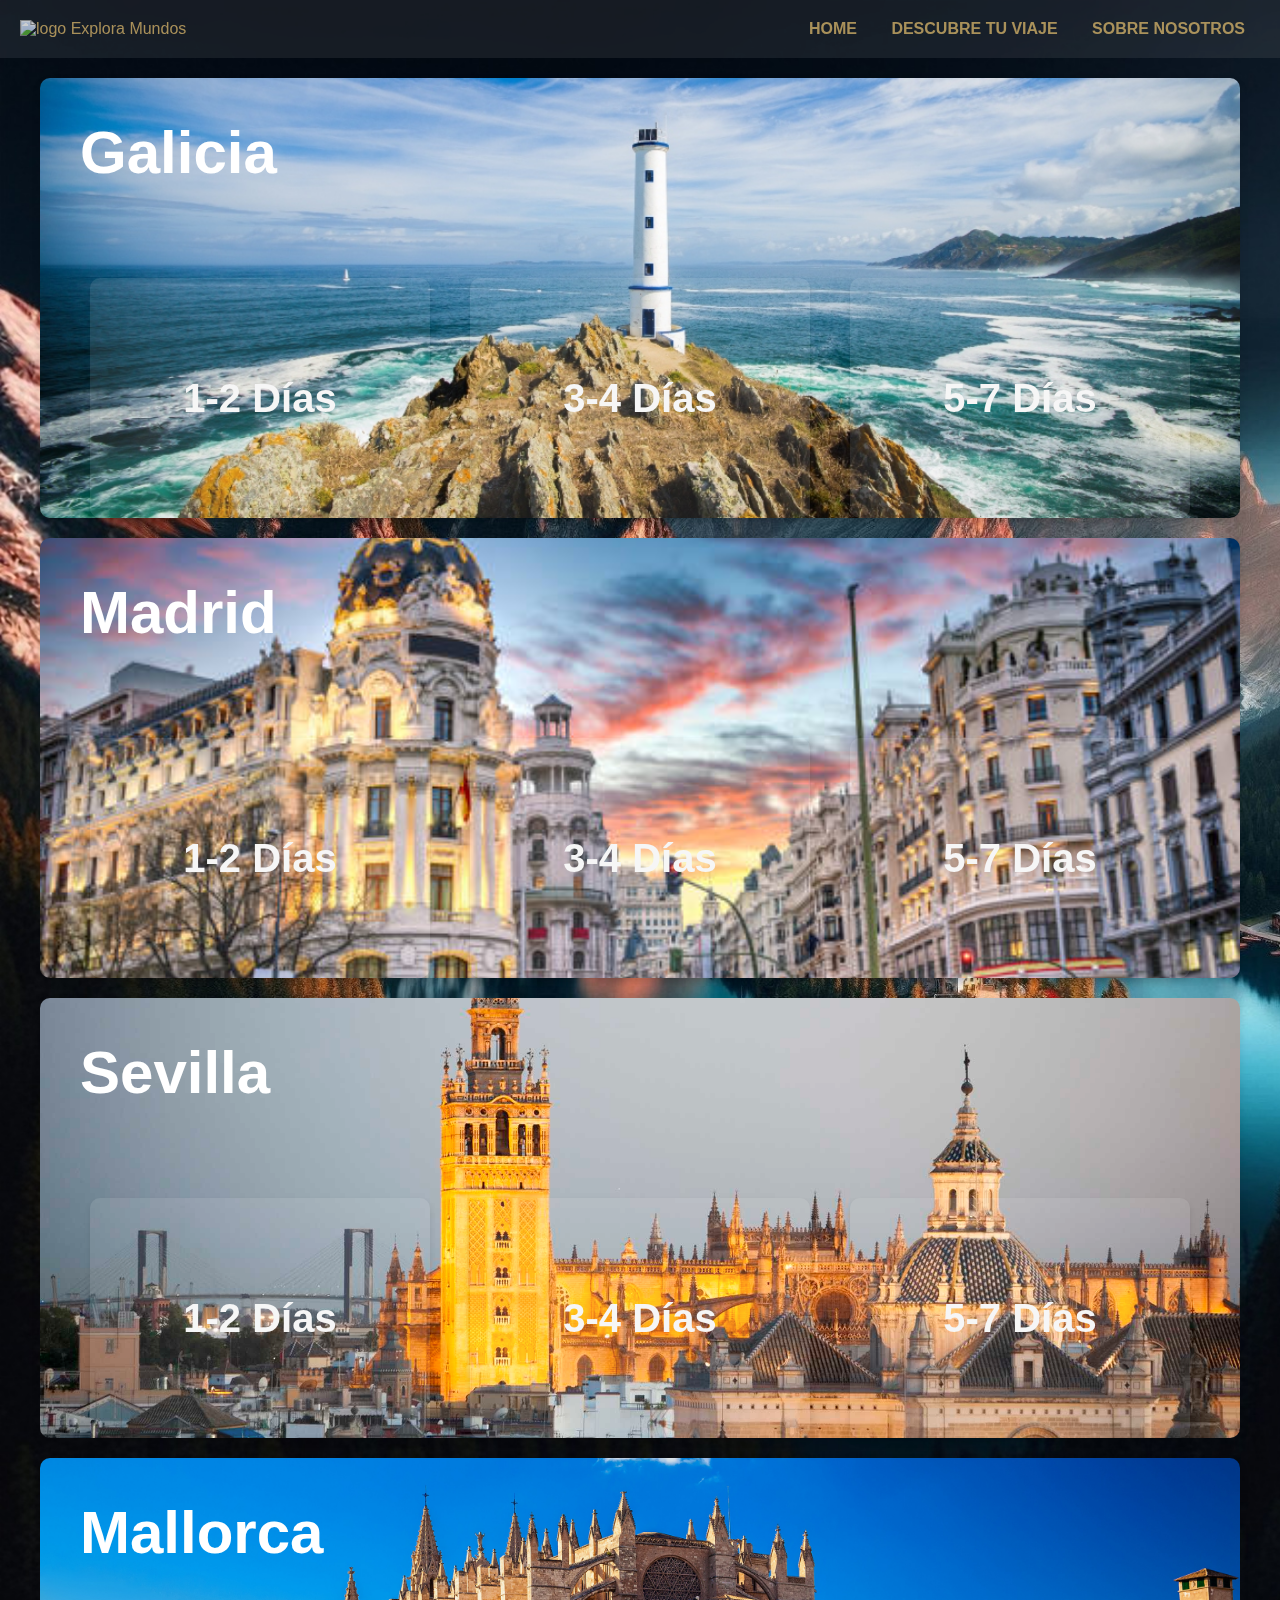
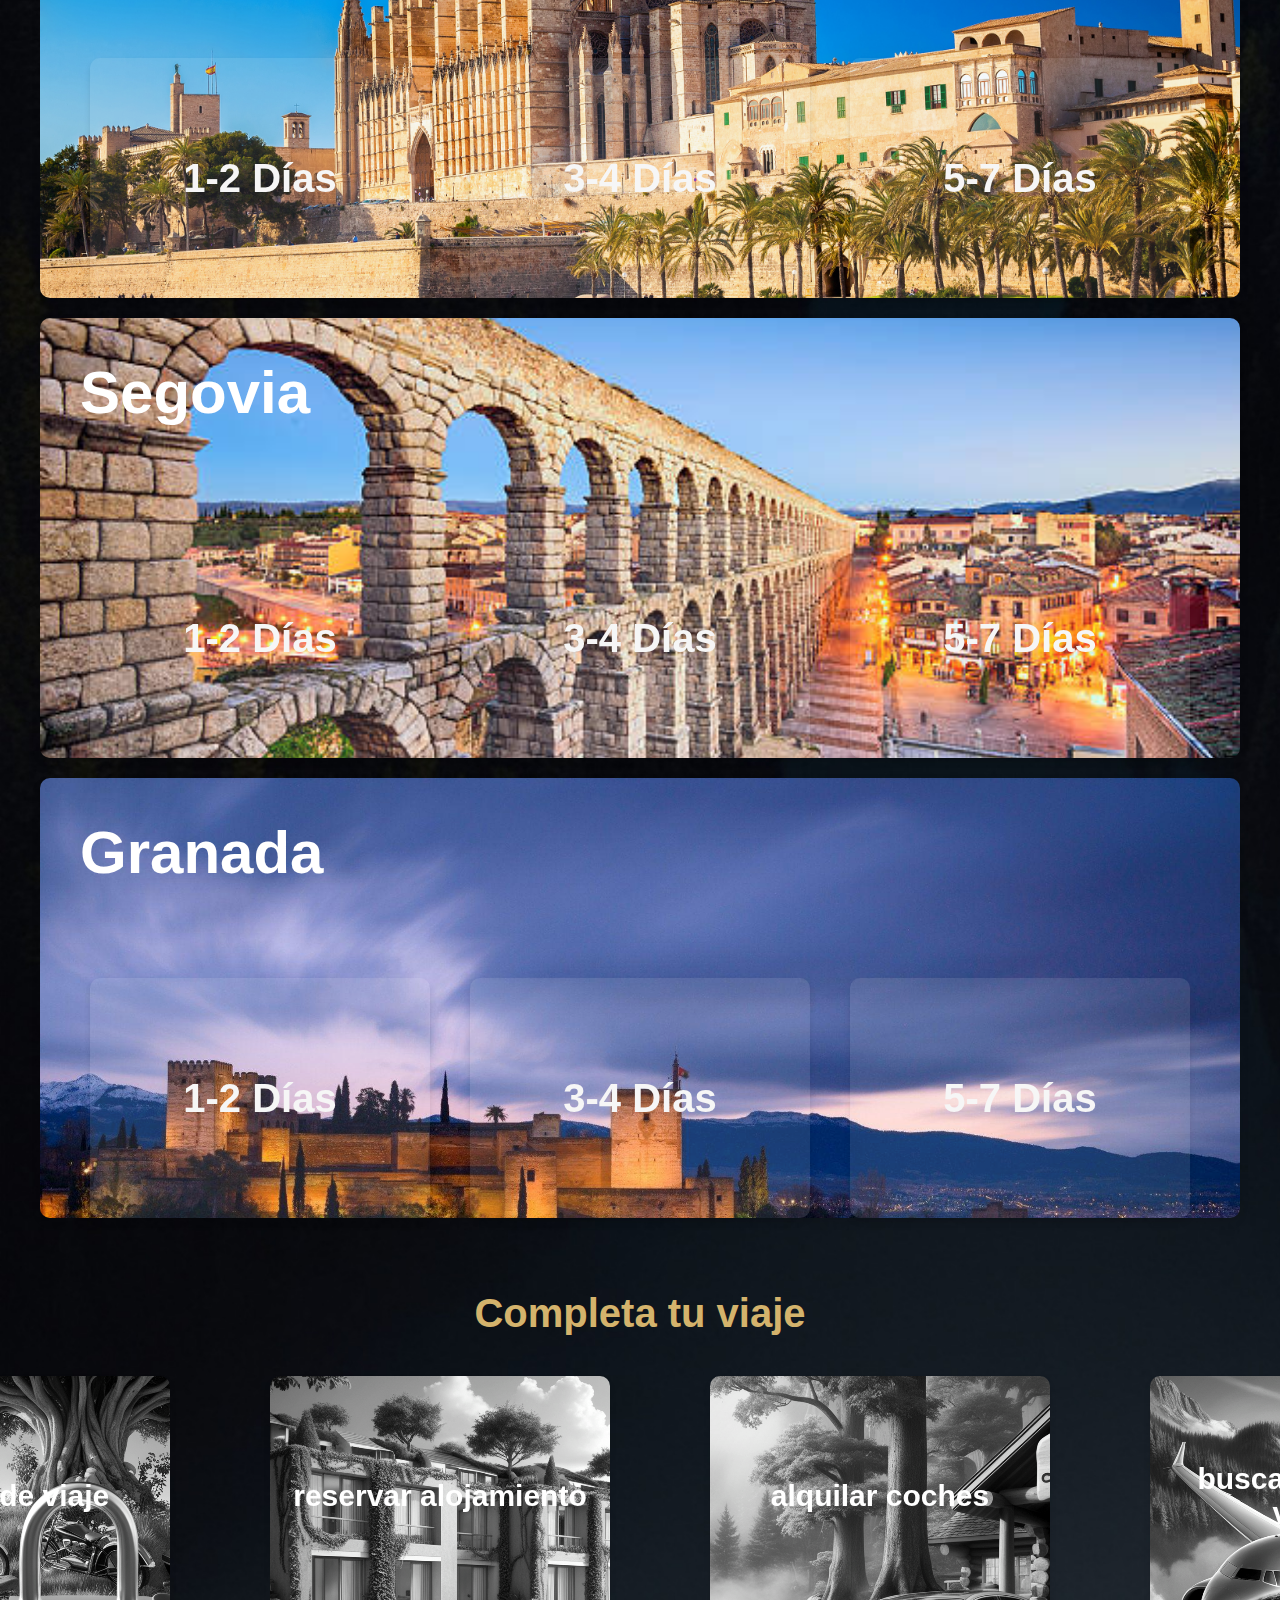
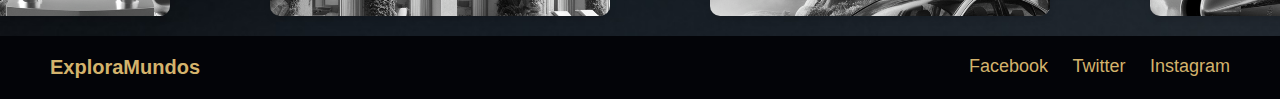
==== Products.html @ 99da3812 "Html y Css finalizados" ====
<!DOCTYPE html>
<html lang="en">
  <head>
    <meta charset="UTF-8" />
    <meta name="viewport" content="width=device-width, initial-scale=1.0" />
    <link rel="icon" type="image/png" href="img/minicon.png" />
    <link rel="preconnect" href="https://fonts.googleapis.com" />
    <link rel="preconnect" href="https://fonts.gstatic.com" crossorigin />
    <link rel="stylesheet" href="Products.css" />
    <!-- <script src="" defer></script> -->
    <title>Destinos</title>
  </head>
  <body>
    <header class="header">
      <div class="logo">
        <img src="img/logo.PNG" alt="logo Explora Mundos" />
      </div>
      <nav class="menu">
        <a href="Home.html">HOME</a>
        <a href="#products">DESCUBRE TU VIAJE</a>
        <a href="Home.html#aboutUS">SOBRE NOSOTROS</a>
      </nav>
    </header>
    <main class="container">
      <section class="products">
        <div class="item" style="background-image: url(img/galiciaFondo.jpg)">
          <div class="content">
            <div class="name">Galicia</div>
            <div class="card">
                <div class="card-inner">
                  <div class="card-front">1-2 Días</div>
                  <div class="card-back">
                    <ul>
                      <li>Santiago de Compostela</li>
                      <li>Santa Cruz y el Castelo de Santa Cruz</li>
                      <li>Faros de Mera</li>
                      <li>Lorbe</li>
                    </ul>
                  </div>
                </div>
            </div>
            <div class="card">
                <div class="card-inner">
                  <div class="card-front">3-4 Días</div>
                  <div class="card-back">
                    <ul>
                      <li> DÍA 1 Mugardos </li>
                      <li> DÍA 2 La Coruña </li>
                      <li> DÍA 3 Rías Baixas </li>
                      <li> DÍA 4 Santiago de Compostela </li>
                    </ul>
                  </div>
                </div>
            </div>
            <div class="card">
                <div class="card-inner">
                  <div class="card-front">5-7 Días</div>
                  <div class="card-back">
                    <ul>
                      <li> DÍA 1	Ourense y Allariz </li>
                      <li> DÍA 2	Pontevedra y Combarro </li>
                      <li> DÍA 3	El Grove, La Toja y Cíes </li>
                      <li> DÍA 4	Santiago de Compostela </li>
                      <li> DÍA 5	Costa da Morte </li>
                      <li> DÍA 6	La Coruña </li>
                      <li> DÍA 7	Lugo y Playa de las Catedrales </li>
                    </ul>
                  </div>
                </div>
            </div>
          </div>
        </div>

        <div class="item" style="background-image: url(img/madridFondo.jpg)">
          <div class="content">
            <div class="name">Madrid</div>
            <div class="card">
                <div class="card-inner">
                  <div class="card-front">1-2 Días</div>
                  <div class="card-back">
                    <ul>
                      <li>Palacio Real</li>
                      <li>Catedral de la Almudena</li>
                      <li>Templo de Debod</li>
                      <li>Monumento a los Caídos por España</li>
                      <li>Congreso de los Diputados</li>
                      <li>Museo del Prado</li>
                    </ul>
                  </div>
                </div>
            </div>
            <div class="card">
                <div class="card-inner">
                  <div class="card-front">3-4 Días</div>
                  <div class="card-back">
                    <ul>
                      <li>DÍA 1  Parque del Retiro, Puerta de Alcalá, Plaza de Cibeles y Puerta del Sol</li>
                      <li>DÍA 2 Barrio de las Letras, Congreso de los Diputados, Museo del Prado y Malasaña</li>
                      <li>DÍA 3 Estación de Atocha, Museo Reina Sofía, Lavapiés, El Rastro</li>
                      <li>DÍA 4 Estadio Santiago Bernabéu, Museo Thyssen Bornemisza y el Parque Warner</li>
                    </ul>
                  </div>
                </div>
            </div>
            <div class="card">
                <div class="card-inner">
                  <div class="card-front">5-7 Días</div>
                  <div class="card-back">
                    <ul>
                      <li>DÍA 1 El Madrid de los Austrias y la Puerta del Sol</li>
                      <li>DÍA 2 Visita los museos de Madrid y el Paseo del Arte</li>
                      <li>DÍA 3 La Plaza de España y el Barrio de Argüelles</li>
                      <li>DÍA 4 Excursión a los alrededores</li>
                      <li>DÍA 5 El Paseo de la Castellana</li>
                      <li>DÍA 6 La Latina, Lavapiés y Madrid Río</li>
                      <li>DÍA 7 El Aeropuerto de Barajas</li>
                    </ul>
                  </div>
                </div>
            </div>
          </div>
        </div>

        <div class="item" style="background-image: url(img/sevillaFondo.jpg)">
          <div class="content">
            <div class="name">Sevilla</div>
            <div class="card">
                <div class="card-inner">
                  <div class="card-front">1-2 Días</div>
                  <div class="card-back">
                    <ul>
                      <li>el Real Alcázar</li>
                      <li>el Archivo de Indias</li>
                      <li>la catedral con su Giralda</li>
                      <li>el inimitable barrio de Triana</li>
                      <li>la Plaza de España</li>
                    </ul>
                  </div>
                </div>
            </div>
            <div class="card">
                <div class="card-inner">
                  <div class="card-front">3-4 Días</div>
                  <div class="card-back">
                    <ul>
                      <li>DÍA 1 la Catedral de Sevilla, el barrio de Santa Cruz</li>
                      <li>DÍA 2 el Parque María Luisa, la Real Fábrica de Tabaco, el Palacio de San Telmo</li>
                      <li>DÍA 3 la Plaza de Cabildo, la Plaza de Toros y el Teatro de la Maestranza</li>
                      <li>DÍA 4 la visita de Itálica, Museo de Bellas Artes, la Iglesia del Salvador</li>
                    </ul>
                  </div>
                </div>
            </div>
            <div class="card">
                <div class="card-inner">
                  <div class="card-front">5-7 Días</div>
                  <div class="card-back">
                    <ul>
                      <li>DÍA 1 la Catedral de Sevilla, el barrio de Santa Cruz</li>
                      <li>DÍA 2 el Parque María Luisa, la Real Fábrica de Tabaco</li>
                      <li>DÍA 3 la Plaza de Cabildo, la Plaza de Toros</li>
                      <li>DÍA 4 la visita de Itálica, Museo de Bellas Artes</li>
                      <li>DÍA 5 Casa de Pilatos, Basílica de la Macarena</li>
                      <li>DÍA 6 Plaza de España, Torre del Oro, Metropol Parasol</li>
                    </ul>
                  </div>
                </div>
            </div>
          </div>
        </div>

        <div class="item" style="background-image: url(img/mallorcaFondo.jpg)">
          <div class="content">
            <div class="name">Mallorca</div>
            <div class="card">
                <div class="card-inner">
                  <div class="card-front">1-2 Días</div>
                  <div class="card-back">
                    <ul>
                      <li>Palma de mallorca</li>
                      <li>Caló des Moro</li>
                      <li>Fornalutx</li>
                      <li>Sitio 4</li>
                      <li>Sitio 5</li>
                    </ul>
                  </div>
                </div>
            </div>
            <div class="card">
                <div class="card-inner">
                  <div class="card-front">3-4 Días</div>
                  <div class="card-back">
                    <ul>
                      <li>DÍA 1 Caló des Moro y Palma de Mallorca</li>
                      <li>DÍA 2 Sóller y Cala s’Almunia</li>
                      <li>DÍA 3 Fornalutx y Cap de Formentor</li>
                      <li>DÍA 4 Es Trenc, Valldemossa y Sa Foradada</li>
                    </ul>
                  </div>
                </div>
            </div>
            <div class="card">
                <div class="card-inner">
                  <div class="card-front">5-7 Días</div>
                  <div class="card-back">
                    <ul>
                      <li>DÍA 1 Caló des Moro y Palma de Mallorca</li>
                      <li>DÍA 2 Es Trenc, Valldemossa, Deià y Sa Foradada</li>
                      <li>DÍA 3 Fornalutx, Sóller y Sa Calobra</li>
                      <li>DÍA 4 Cova del Drach, Castillo de Cap de Pera, Playa de Muro y Alcúdia</li>
                      <li>DÍA 5 Pollensa y Cap de Formentor</li>
                      <li>DÍA 6 Serra de la Tramuntana</li>
                      <li>DÍA 7 Isla de Cabrera</li>
                    </ul>
                  </div>
                </div>
            </div>
          </div>
        </div>

        <div class="item" style="background-image: url(img/segoviaFondo.jpg)">
          <div class="content">
            <div class="name">Segovia</div>
            <div class="card">
                <div class="card-inner">
                  <div class="card-front">1-2 Días</div>
                  <div class="card-back">
                    <ul>
                      <li>El acueducto</li>
                      <li>La Plaza Mayor</li>
                      <li>La catedral de Segovia</li>
                      <li>La iglesia de San Martin</li>
                      <li>El alcázar y el mirador</li>
                    </ul>
                  </div>
                </div>
            </div>
            <div class="card">
                <div class="card-inner">
                  <div class="card-front">3-4 Días</div>
                  <div class="card-back">
                    <ul>
                      <li>DÍA 1 Segovia capital</li>
                      <li>DÍA 2 El Muyo</li>
                      <li>DÍA 3 Fuentidueña</li>
                      <li>DÍA 4 Maderuelo</li>
                    </ul>
                  </div>
                </div>
            </div>
            <div class="card">
                <div class="card-inner">
                  <div class="card-front">5-7 Días</div>
                  <div class="card-back">
                    <ul>
                      <li>DÍA 1 Segovia capital</li>
                      <li>DÍA 2 El Muyo</li>
                      <li>DÍA 3 Fuentidueña</li>
                      <li>DÍA 4 Maderuelo</li>
                      <li>DÍA 5 Pedraza</li>
                      <li>DÍA 6 Riaza</li>
                      <li>DÍA 7 Santa María la Real de Nieva</li>
                    </ul>
                  </div>
                </div>
            </div>
          </div>
        </div>

        <div class="item" style="background-image: url(img/granadaFondo.jpg)">
          <div class="content">
            <div class="name">Granada</div>
            <div class="card">
                <div class="card-inner">
                  <div class="card-front">1-2 Días</div>
                  <div class="card-back">
                    <ul>
                      <li>Centro histórico de Granada</li>
                      <li>Catedral de Granada y la Capilla Real</li>
                      <li>Corral del Carbón</li>
                      <li>El Albayzín</li>
                    </ul>
                  </div>
                </div>
            </div>
            <div class="card">
                <div class="card-inner">
                  <div class="card-front">3-4 Días</div>
                  <div class="card-back">
                    <ul>
                      <li>DÍA 1 Alhambra y Mirador de San Nicolás</li>
                      <li>DÍA 2 Parque de las Ciencias, Bañuelo y Sacromonte</li>
                      <li>DÍA 3 Albayzín, Monasterio San Gerónimo, Carmen de los Mártires</li>
                      <li>DÍA 4 Excursión a Ronda</li>
                    </ul>
                  </div>
                </div>
            </div>
            <div class="card">
                <div class="card-inner">
                  <div class="card-front">5-7 Días</div>
                  <div class="card-back">
                    <ul>
                      <li>DÍA 1 Alhambra y Mirador de San Nicolás</li>
                      <li>DÍA 2 Parque de las Ciencias, Bañuelo y Sacromonte</li>
                      <li>DÍA 3 Albayzín, Monasterio San Gerónimo</li>
                      <li>DÍA 4 Excursión a Ronda</li>
                      <li>DÍA 5 Senderismo en Sierra Nevada</li>
                      <li>DÍA 6 Excursión a Frigiliana y Nerja</li>
                      <li>DÍA 7 Excursión a Cahorros del Monachil</li>
                    </ul>
                  </div>
                </div>
            </div>
          </div>
        </div>
      </section>

        <section class="completaViaje">
          <h2> Completa tu viaje </h2>
            <div class="card-cont">
                <div class="card">
                    <div class="card-inner">
                        <div class="card-front" style="background-image: url(img/seguro.PNG)">seguro de viaje</div>
                        <div class="card-back">
                            <p>
                                Esta es la web que siempre utilizamos para viajar, aún
                                teniendo médico privado. Un seguro de viaje internacional que
                                tiene un montón de coberturas incluidas (entre ellas la
                                asistencia médica) y que dispone de opción de anulación.
                                <a href="https://www.iatiseguros.com/?r=59935027510550"  target="_blank"> Iati </a>
                            </p>
                        </div>
                    </div>
                </div>

                <div class="card">
                    <div class="card-inner">
                        <div class="card-front" style="background-image: url(img/casas.PNG)">reservar alojamiento</div>
                        <div class="card-back">
                            <p>
                                Una de las mejores webs para encontrar
                                alojamiento barato tanto en hoteles como casas rurales y
                                apartamentos, hostels, hostales, albergues… Además, con
                                cancelación gratuita
                                <a href="https://www.booking.com/index.es.html?aid=808991&label=banner-300x250-minimal-click&sid=bb968da719fa1d277bf374ce54ebbc09&lang=es&sb_price_type=total&soz=1&lang_click=other;cdl=en-us;lang_changed=1"  target="_blank"> Booking </a>
                            </p>
                        </div>
                    </div>
                </div>

                <div class="card">
                    <div class="card-inner">
                        <div class="card-front" style="background-image: url(img/coches.PNG)">alquilar coches</div>
                        <div class="card-back">
                            <p>
                                El buscador web que siempre usamos para alquilar coches por
                                todo el mundo. Dispone de buenas ofertas y muestra sus tarifas
                                web sin franquicias y con seguro a todo riesgo.
                                <a href="https://www.rentalcars.com/?affiliateCode=organizotu136"  target="_blank"> Rentalcars </a>
                            </p>
                        </div>
                    </div>
                </div>

                <div class="card">
                    <div class="card-inner">
                        <div class="card-front" style="background-image: url(img/avion.PNG)">buscador web de vuelos</div>
                        <div class="card-back">
                            <p>
                            La mejor plataforma para encontrar vuelos baratos para tus
                            próximos viajes en un montón de webs. Destinos para ir en
                            avión al mejor precio en días concretos o sin elegir fechas.
                            <a href="https://www.skyscanner.es/?adid=1027991&associateid=AFF_TRA_19354_00001&campaign_id=2892736&click_timestamp=1727027635499&irclickid=_9r2cmhfwj0kfdl3qenssprgj6f2xfdr3vn6nbef200&irgwc=1&irmweb=&previousCultureSource=GEO_LOCATION&redirectedFrom=www.skyscanner.net&utm_campaign=&utm_content=Online%20Tracking%20Link&utm_medium=affiliate&utm_source=2892736-Organizotuviaje%20SL"  target="_blank"> Skyscanner </a>
                            </p>
                        </div>
                    </div>
                </div>
            </div>
        </section>
    </main>
    <footer class="footer">
      <div class="footer-content">
        <div class="company-name">ExploraMundos</div>
        <div class="social-media">
          <a href="https://www.facebook.com/" target="_blank">Facebook</a>
          <a href="https://x.com/" target="_blank">Twitter</a>
          <a href="https://www.instagram.com/" target="_blank">Instagram</a>
        </div>
      </div>
    </footer>
  </body>
</html>
---- Products.css ----
body {
    font-family: Arial, sans-serif;
    margin: 0;
    padding: 0;
    background-color: #f0f0f0;
    background-image: url(img/fondoLago.jpg);
    background-size: cover;
}

/* ------------ Header ------------ */
header {
    display: flex;
    justify-content: space-between;
    align-items: center;
    padding: 20px;
    color: rgb(212, 179, 108);
    backdrop-filter: blur(10px);
    opacity: 80%;
    background: rgba(255, 255, 255, 0.1);
}
.header .logo{
    cursor: pointer;
}
.header .logo img{
    height: 60px;
    width: auto;
    transition: all 0.3s;
}
.header .logo img:hover{
    transform: scale(1.2);
}

nav a {
    color: rgb(212, 179, 108);
    text-decoration: none;
    margin: 0 15px;
    font-weight: bold;
}
nav a:hover {
    text-decoration: underline;
}

/* ------------ Main ------------ */
.container {
    max-width: 1200px;
    margin: 0 auto;
    padding: 20px;
}

.products {
    display: flex;
    flex-direction: column;
    gap: 20px;
}

.item {
    position: relative;
    display: flex;
    flex-direction: column;
    justify-content: space-between;
    align-items: flex-start;
    background-size: cover;
    background-position: center;
    height: 400px;
    padding: 20px;
    color: white;
    border-radius: 10px;
    box-shadow: 0 4px 8px rgba(0, 0, 0, 0.1);
}

.content {
    position: relative;
    display: flex;
    justify-content: flex-end;
    gap: 20px;
    height: 100%;
    align-items: flex-end;
    padding-bottom: 20px;
}

.card {
    width: 300px;
    perspective: 1000px;
    margin: 0 30px;
}

.name {
    position: absolute;
    top: 20px;
    left: 20px;
    font-size: 60px;
    font-weight: bold;
    z-index: 1;
}
.card-inner {
    position: relative;
    width: 100%;
    height: 200px;
    transition: transform 0.6s;
    transform-style: preserve-3d;
}
.card:hover .card-inner {
    transform: rotateY(180deg);
}
.card-front, .card-back {
    position: absolute;
    width: 100%;
    height: 100%;
    backface-visibility: hidden;
    display: flex;
    justify-content: center;
    align-items: center;
    padding: 20px;
    border-radius: 10px;
}
.card-front {
    background: rgba(255, 255, 255, 0.1);
    box-shadow: 0 4px 6px rgba(0, 0, 0, 0.1);
    border-radius: 10px;
    color: rgb(246, 246, 246);
    font-weight: bold;
    font-size: 40px;
    text-align: center;
    padding: 20px;
    transition: transform 0.3s ease, background 0.3s ease;
}
.card-front:hover {
    background: rgba(255, 255, 255, 0.3);
    transform: scale(1.05);
}
.card-back {
    background-color: rgba(240, 240, 240, 0.8);
    color: black;
    transform: rotateY(180deg);
    font-size: 16px;
    text-align: center;
    border-radius: 10px;
} 
.card-back ul {
    list-style: none;
    padding: 0;
} 
.card-back li {
    margin-bottom: 10px;
}

/* ------------ Sección completaViaje ------------ */
.completaViaje {
    margin-top: 40px;
    display: flex;
    flex-direction: column;
    align-items: center;
    gap: 20px;
    text-align: center;
    margin-bottom: 40px;
}
.completaViaje h2 {
    font-size: 40px;
    margin-bottom: 20px;
    color: rgb(212, 179, 108);
}
.completaViaje .card-cont {
    display: flex;
    justify-content: space-between;
    gap: 80px;
    flex-wrap: nowrap;
}
.completaViaje .card {
    width: 300px; 
    perspective: 1000px;
}
.completaViaje .card-inner {
    position: relative;
    width: 100%;
    height: 200px;
    transition: transform 0.6s;
    transform-style: preserve-3d;
}
.completaViaje .card:hover .card-inner {
    transform: rotateY(180deg);
}
.completaViaje .card-front, .card-back {
    position: absolute;
    width: 100%;
    height: 100%;
    backface-visibility: hidden;
    display: flex;
    justify-content: center;
    align-items: center;
    padding: 20px;
    border-radius: 10px;
}
.completaViaje .card-front {
    background-color: #333;
    background-image: url(img/fondoMiniCards.jpeg);
    color: rgb(255, 255, 255);
    font-weight: bold;
    font-size: 30px;
}
.completaViaje .card-back {
    background-color: #f0f0f0;
    color: black;
    transform: rotateY(180deg);
    font-size: 16px;
    text-align: center;
}
.completaViaje .card-back a {
    margin-top: 10px;
    color: #ff6600;
    text-decoration: none;
    font-weight: bold;
}
.completaViaje .card-back a:hover {
    text-decoration: underline;
}

/* ------------ Footer ------------ */
.footer {
    background-color: rgb(3, 4, 8);
    padding: 20px 50px;
    color: rgb(212, 179, 108);
    display: flex;
    justify-content: space-between;
    align-items: center;
}
.footer-content {
    display: flex;
    justify-content: space-between;
    width: 100%;
}

.company-name {
    font-size: 20px;
    font-weight: bold;
}
.social-media a {
    margin-left: 20px;
    color: rgb(212, 179, 108);
    text-decoration: none;
    font-size: 18px;
}
.social-media a:hover {
    text-decoration: underline;
}
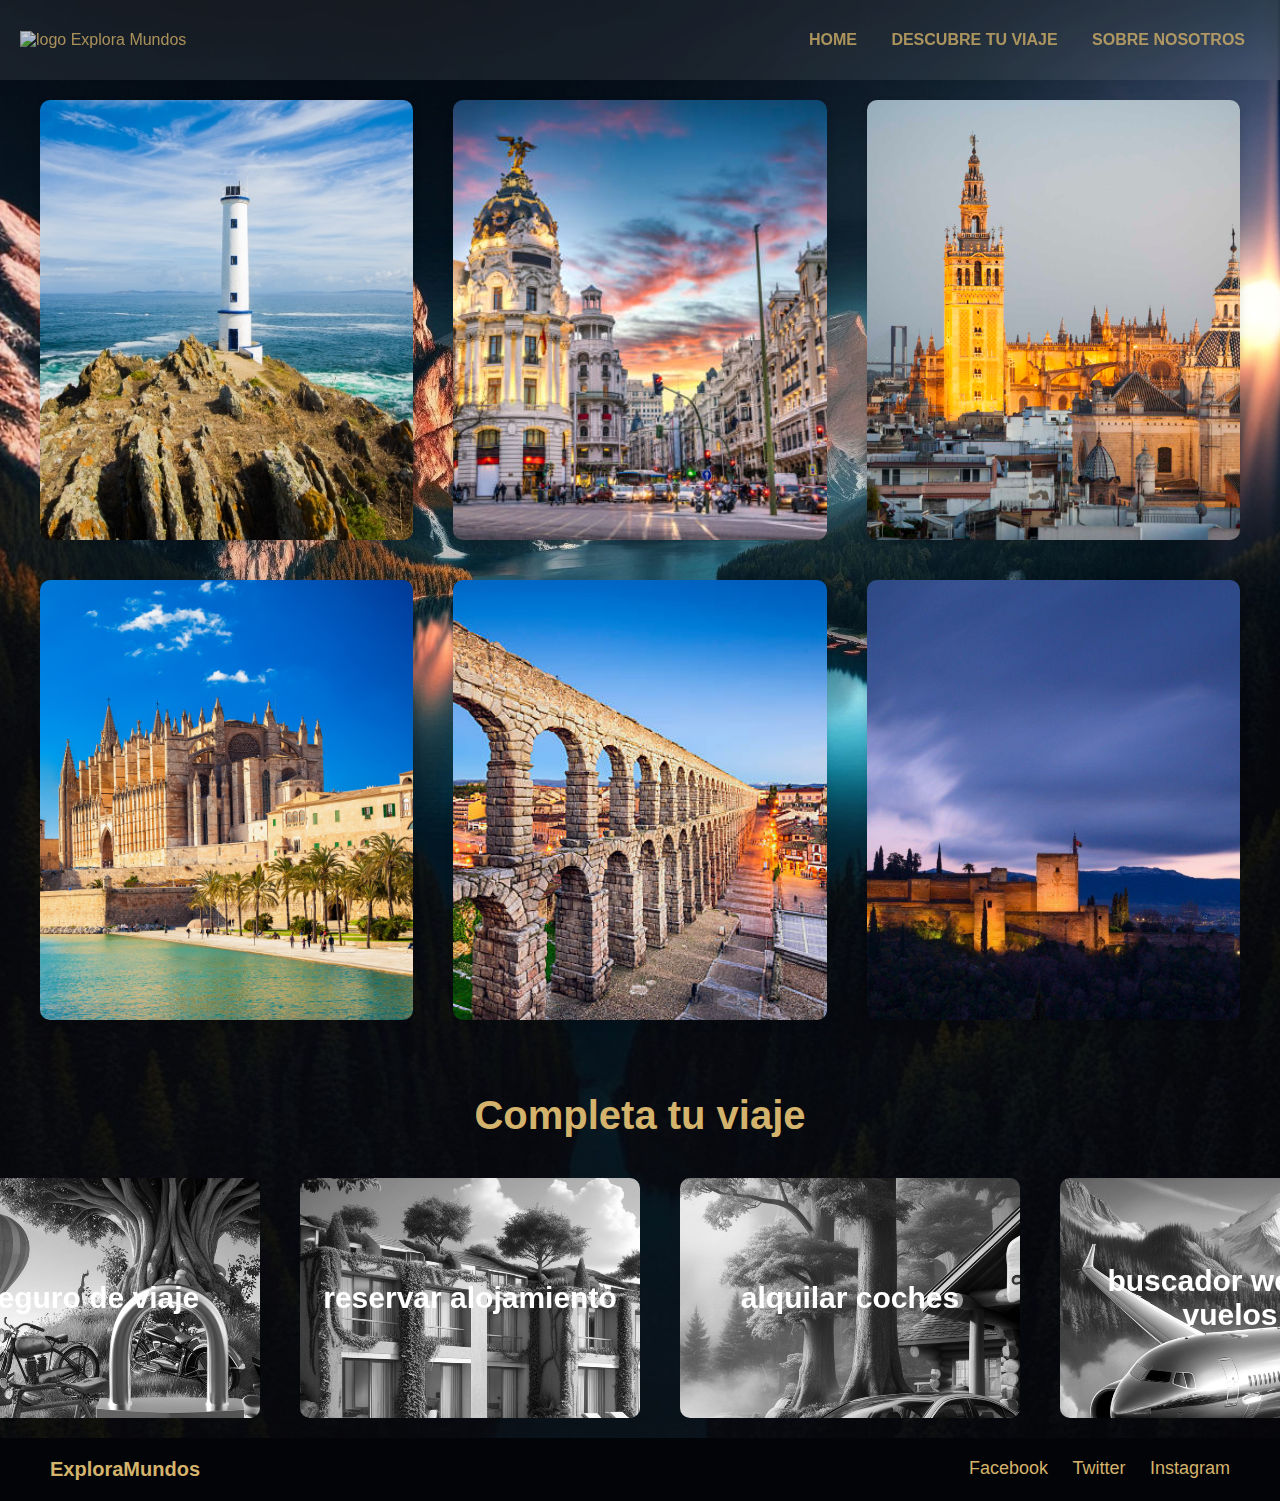
==== commit 6e762781: "Cambio de nombre archivo html y varios cambios de css" ====
--- a/Products.html
+++ b/Products.html
@@ -16,303 +16,35 @@
         <img src="img/logo.PNG" alt="logo Explora Mundos" />
       </div>
       <nav class="menu">
-        <a href="Home.html">HOME</a>
+        <a href="index.html">HOME</a>
         <a href="#products">DESCUBRE TU VIAJE</a>
-        <a href="Home.html#aboutUS">SOBRE NOSOTROS</a>
+        <a href="index.html#aboutUS">SOBRE NOSOTROS</a>
       </nav>
     </header>
     <main class="container">
       <section class="products">
-        <div class="item" style="background-image: url(img/galiciaFondo.jpg)">
-          <div class="content">
-            <div class="name">Galicia</div>
-            <div class="card">
-                <div class="card-inner">
-                  <div class="card-front">1-2 Días</div>
-                  <div class="card-back">
-                    <ul>
-                      <li>Santiago de Compostela</li>
-                      <li>Santa Cruz y el Castelo de Santa Cruz</li>
-                      <li>Faros de Mera</li>
-                      <li>Lorbe</li>
-                    </ul>
-                  </div>
-                </div>
-            </div>
-            <div class="card">
-                <div class="card-inner">
-                  <div class="card-front">3-4 Días</div>
-                  <div class="card-back">
-                    <ul>
-                      <li> DÍA 1 Mugardos </li>
-                      <li> DÍA 2 La Coruña </li>
-                      <li> DÍA 3 Rías Baixas </li>
-                      <li> DÍA 4 Santiago de Compostela </li>
-                    </ul>
-                  </div>
-                </div>
-            </div>
-            <div class="card">
-                <div class="card-inner">
-                  <div class="card-front">5-7 Días</div>
-                  <div class="card-back">
-                    <ul>
-                      <li> DÍA 1	Ourense y Allariz </li>
-                      <li> DÍA 2	Pontevedra y Combarro </li>
-                      <li> DÍA 3	El Grove, La Toja y Cíes </li>
-                      <li> DÍA 4	Santiago de Compostela </li>
-                      <li> DÍA 5	Costa da Morte </li>
-                      <li> DÍA 6	La Coruña </li>
-                      <li> DÍA 7	Lugo y Playa de las Catedrales </li>
-                    </ul>
-                  </div>
-                </div>
-            </div>
-          </div>
+        <div class="item" id="item1" style="background-image: url(img/galiciaFondo.jpg)">
+          
         </div>
 
-        <div class="item" style="background-image: url(img/madridFondo.jpg)">
-          <div class="content">
-            <div class="name">Madrid</div>
-            <div class="card">
-                <div class="card-inner">
-                  <div class="card-front">1-2 Días</div>
-                  <div class="card-back">
-                    <ul>
-                      <li>Palacio Real</li>
-                      <li>Catedral de la Almudena</li>
-                      <li>Templo de Debod</li>
-                      <li>Monumento a los Caídos por España</li>
-                      <li>Congreso de los Diputados</li>
-                      <li>Museo del Prado</li>
-                    </ul>
-                  </div>
-                </div>
-            </div>
-            <div class="card">
-                <div class="card-inner">
-                  <div class="card-front">3-4 Días</div>
-                  <div class="card-back">
-                    <ul>
-                      <li>DÍA 1  Parque del Retiro, Puerta de Alcalá, Plaza de Cibeles y Puerta del Sol</li>
-                      <li>DÍA 2 Barrio de las Letras, Congreso de los Diputados, Museo del Prado y Malasaña</li>
-                      <li>DÍA 3 Estación de Atocha, Museo Reina Sofía, Lavapiés, El Rastro</li>
-                      <li>DÍA 4 Estadio Santiago Bernabéu, Museo Thyssen Bornemisza y el Parque Warner</li>
-                    </ul>
-                  </div>
-                </div>
-            </div>
-            <div class="card">
-                <div class="card-inner">
-                  <div class="card-front">5-7 Días</div>
-                  <div class="card-back">
-                    <ul>
-                      <li>DÍA 1 El Madrid de los Austrias y la Puerta del Sol</li>
-                      <li>DÍA 2 Visita los museos de Madrid y el Paseo del Arte</li>
-                      <li>DÍA 3 La Plaza de España y el Barrio de Argüelles</li>
-                      <li>DÍA 4 Excursión a los alrededores</li>
-                      <li>DÍA 5 El Paseo de la Castellana</li>
-                      <li>DÍA 6 La Latina, Lavapiés y Madrid Río</li>
-                      <li>DÍA 7 El Aeropuerto de Barajas</li>
-                    </ul>
-                  </div>
-                </div>
-            </div>
-          </div>
+        <div class="item" id="item2" style="background-image: url(img/madridFondo.jpg)">
+          
         </div>
 
-        <div class="item" style="background-image: url(img/sevillaFondo.jpg)">
-          <div class="content">
-            <div class="name">Sevilla</div>
-            <div class="card">
-                <div class="card-inner">
-                  <div class="card-front">1-2 Días</div>
-                  <div class="card-back">
-                    <ul>
-                      <li>el Real Alcázar</li>
-                      <li>el Archivo de Indias</li>
-                      <li>la catedral con su Giralda</li>
-                      <li>el inimitable barrio de Triana</li>
-                      <li>la Plaza de España</li>
-                    </ul>
-                  </div>
-                </div>
-            </div>
-            <div class="card">
-                <div class="card-inner">
-                  <div class="card-front">3-4 Días</div>
-                  <div class="card-back">
-                    <ul>
-                      <li>DÍA 1 la Catedral de Sevilla, el barrio de Santa Cruz</li>
-                      <li>DÍA 2 el Parque María Luisa, la Real Fábrica de Tabaco, el Palacio de San Telmo</li>
-                      <li>DÍA 3 la Plaza de Cabildo, la Plaza de Toros y el Teatro de la Maestranza</li>
-                      <li>DÍA 4 la visita de Itálica, Museo de Bellas Artes, la Iglesia del Salvador</li>
-                    </ul>
-                  </div>
-                </div>
-            </div>
-            <div class="card">
-                <div class="card-inner">
-                  <div class="card-front">5-7 Días</div>
-                  <div class="card-back">
-                    <ul>
-                      <li>DÍA 1 la Catedral de Sevilla, el barrio de Santa Cruz</li>
-                      <li>DÍA 2 el Parque María Luisa, la Real Fábrica de Tabaco</li>
-                      <li>DÍA 3 la Plaza de Cabildo, la Plaza de Toros</li>
-                      <li>DÍA 4 la visita de Itálica, Museo de Bellas Artes</li>
-                      <li>DÍA 5 Casa de Pilatos, Basílica de la Macarena</li>
-                      <li>DÍA 6 Plaza de España, Torre del Oro, Metropol Parasol</li>
-                    </ul>
-                  </div>
-                </div>
-            </div>
-          </div>
+        <div class="item" id="item3" style="background-image: url(img/sevillaFondo.jpg)">
+          
         </div>
 
-        <div class="item" style="background-image: url(img/mallorcaFondo.jpg)">
-          <div class="content">
-            <div class="name">Mallorca</div>
-            <div class="card">
-                <div class="card-inner">
-                  <div class="card-front">1-2 Días</div>
-                  <div class="card-back">
-                    <ul>
-                      <li>Palma de mallorca</li>
-                      <li>Caló des Moro</li>
-                      <li>Fornalutx</li>
-                      <li>Sitio 4</li>
-                      <li>Sitio 5</li>
-                    </ul>
-                  </div>
-                </div>
-            </div>
-            <div class="card">
-                <div class="card-inner">
-                  <div class="card-front">3-4 Días</div>
-                  <div class="card-back">
-                    <ul>
-                      <li>DÍA 1 Caló des Moro y Palma de Mallorca</li>
-                      <li>DÍA 2 Sóller y Cala s’Almunia</li>
-                      <li>DÍA 3 Fornalutx y Cap de Formentor</li>
-                      <li>DÍA 4 Es Trenc, Valldemossa y Sa Foradada</li>
-                    </ul>
-                  </div>
-                </div>
-            </div>
-            <div class="card">
-                <div class="card-inner">
-                  <div class="card-front">5-7 Días</div>
-                  <div class="card-back">
-                    <ul>
-                      <li>DÍA 1 Caló des Moro y Palma de Mallorca</li>
-                      <li>DÍA 2 Es Trenc, Valldemossa, Deià y Sa Foradada</li>
-                      <li>DÍA 3 Fornalutx, Sóller y Sa Calobra</li>
-                      <li>DÍA 4 Cova del Drach, Castillo de Cap de Pera, Playa de Muro y Alcúdia</li>
-                      <li>DÍA 5 Pollensa y Cap de Formentor</li>
-                      <li>DÍA 6 Serra de la Tramuntana</li>
-                      <li>DÍA 7 Isla de Cabrera</li>
-                    </ul>
-                  </div>
-                </div>
-            </div>
-          </div>
+        <div class="item" id="item4" style="background-image: url(img/mallorcaFondo.jpg)">
+          
         </div>
 
-        <div class="item" style="background-image: url(img/segoviaFondo.jpg)">
-          <div class="content">
-            <div class="name">Segovia</div>
-            <div class="card">
-                <div class="card-inner">
-                  <div class="card-front">1-2 Días</div>
-                  <div class="card-back">
-                    <ul>
-                      <li>El acueducto</li>
-                      <li>La Plaza Mayor</li>
-                      <li>La catedral de Segovia</li>
-                      <li>La iglesia de San Martin</li>
-                      <li>El alcázar y el mirador</li>
-                    </ul>
-                  </div>
-                </div>
-            </div>
-            <div class="card">
-                <div class="card-inner">
-                  <div class="card-front">3-4 Días</div>
-                  <div class="card-back">
-                    <ul>
-                      <li>DÍA 1 Segovia capital</li>
-                      <li>DÍA 2 El Muyo</li>
-                      <li>DÍA 3 Fuentidueña</li>
-                      <li>DÍA 4 Maderuelo</li>
-                    </ul>
-                  </div>
-                </div>
-            </div>
-            <div class="card">
-                <div class="card-inner">
-                  <div class="card-front">5-7 Días</div>
-                  <div class="card-back">
-                    <ul>
-                      <li>DÍA 1 Segovia capital</li>
-                      <li>DÍA 2 El Muyo</li>
-                      <li>DÍA 3 Fuentidueña</li>
-                      <li>DÍA 4 Maderuelo</li>
-                      <li>DÍA 5 Pedraza</li>
-                      <li>DÍA 6 Riaza</li>
-                      <li>DÍA 7 Santa María la Real de Nieva</li>
-                    </ul>
-                  </div>
-                </div>
-            </div>
-          </div>
+        <div class="item" id="item5" style="background-image: url(img/segoviaFondo.jpg)">
+          
         </div>
 
-        <div class="item" style="background-image: url(img/granadaFondo.jpg)">
-          <div class="content">
-            <div class="name">Granada</div>
-            <div class="card">
-                <div class="card-inner">
-                  <div class="card-front">1-2 Días</div>
-                  <div class="card-back">
-                    <ul>
-                      <li>Centro histórico de Granada</li>
-                      <li>Catedral de Granada y la Capilla Real</li>
-                      <li>Corral del Carbón</li>
-                      <li>El Albayzín</li>
-                    </ul>
-                  </div>
-                </div>
-            </div>
-            <div class="card">
-                <div class="card-inner">
-                  <div class="card-front">3-4 Días</div>
-                  <div class="card-back">
-                    <ul>
-                      <li>DÍA 1 Alhambra y Mirador de San Nicolás</li>
-                      <li>DÍA 2 Parque de las Ciencias, Bañuelo y Sacromonte</li>
-                      <li>DÍA 3 Albayzín, Monasterio San Gerónimo, Carmen de los Mártires</li>
-                      <li>DÍA 4 Excursión a Ronda</li>
-                    </ul>
-                  </div>
-                </div>
-            </div>
-            <div class="card">
-                <div class="card-inner">
-                  <div class="card-front">5-7 Días</div>
-                  <div class="card-back">
-                    <ul>
-                      <li>DÍA 1 Alhambra y Mirador de San Nicolás</li>
-                      <li>DÍA 2 Parque de las Ciencias, Bañuelo y Sacromonte</li>
-                      <li>DÍA 3 Albayzín, Monasterio San Gerónimo</li>
-                      <li>DÍA 4 Excursión a Ronda</li>
-                      <li>DÍA 5 Senderismo en Sierra Nevada</li>
-                      <li>DÍA 6 Excursión a Frigiliana y Nerja</li>
-                      <li>DÍA 7 Excursión a Cahorros del Monachil</li>
-                    </ul>
-                  </div>
-                </div>
-            </div>
-          </div>
+        <div class="item" id="item6" style="background-image: url(img/granadaFondo.jpg)">
+
         </div>
       </section>
 
--- a/Products.css
+++ b/Products.css
@@ -12,6 +12,7 @@
     display: flex;
     justify-content: space-between;
     align-items: center;
+    height: 40px;
     padding: 20px;
     color: rgb(212, 179, 108);
     backdrop-filter: blur(10px);
@@ -48,12 +49,40 @@
 }
 
 .products {
+    display: grid;
+    grid-template-columns: repeat(3, 1fr);
+    grid-template-rows: repeat(2, 1fr);
+    grid-column-gap: 40px;
+    grid-row-gap: 40px;
+}
+    
+#item1{ grid-area: 1 / 1 / 2 / 2; }
+#item2{ grid-area: 1 / 2 / 2 / 3; }
+#item3{ grid-area: 1 / 3 / 2 / 4; }
+#item4{ grid-area: 2 / 1 / 3 / 2; }
+#item5{ grid-area: 2 / 2 / 3 / 3; }
+#item6{ grid-area: 2 / 3 / 3 / 4; }
+
+.item {
+    position: relative;
+    display: flex;
+    flex-direction: column;
+    justify-content: space-between;
+    align-items: flex-start;
+    background-size: cover;
+    background-position: center;
+    height: 400px;
+    padding: 20px;
+    color: white;
+    border-radius: 10px;
+    box-shadow: 0 4px 8px rgba(0, 0, 0, 0.1);
+}
+/* .products {
     display: flex;
     flex-direction: column;
     gap: 20px;
 }
-
-.item {
+ .item {
     position: relative;
     display: flex;
     flex-direction: column;
@@ -142,7 +171,7 @@
 } 
 .card-back li {
     margin-bottom: 10px;
-}
+} */
 
 /* ------------ Sección completaViaje ------------ */
 .completaViaje {
